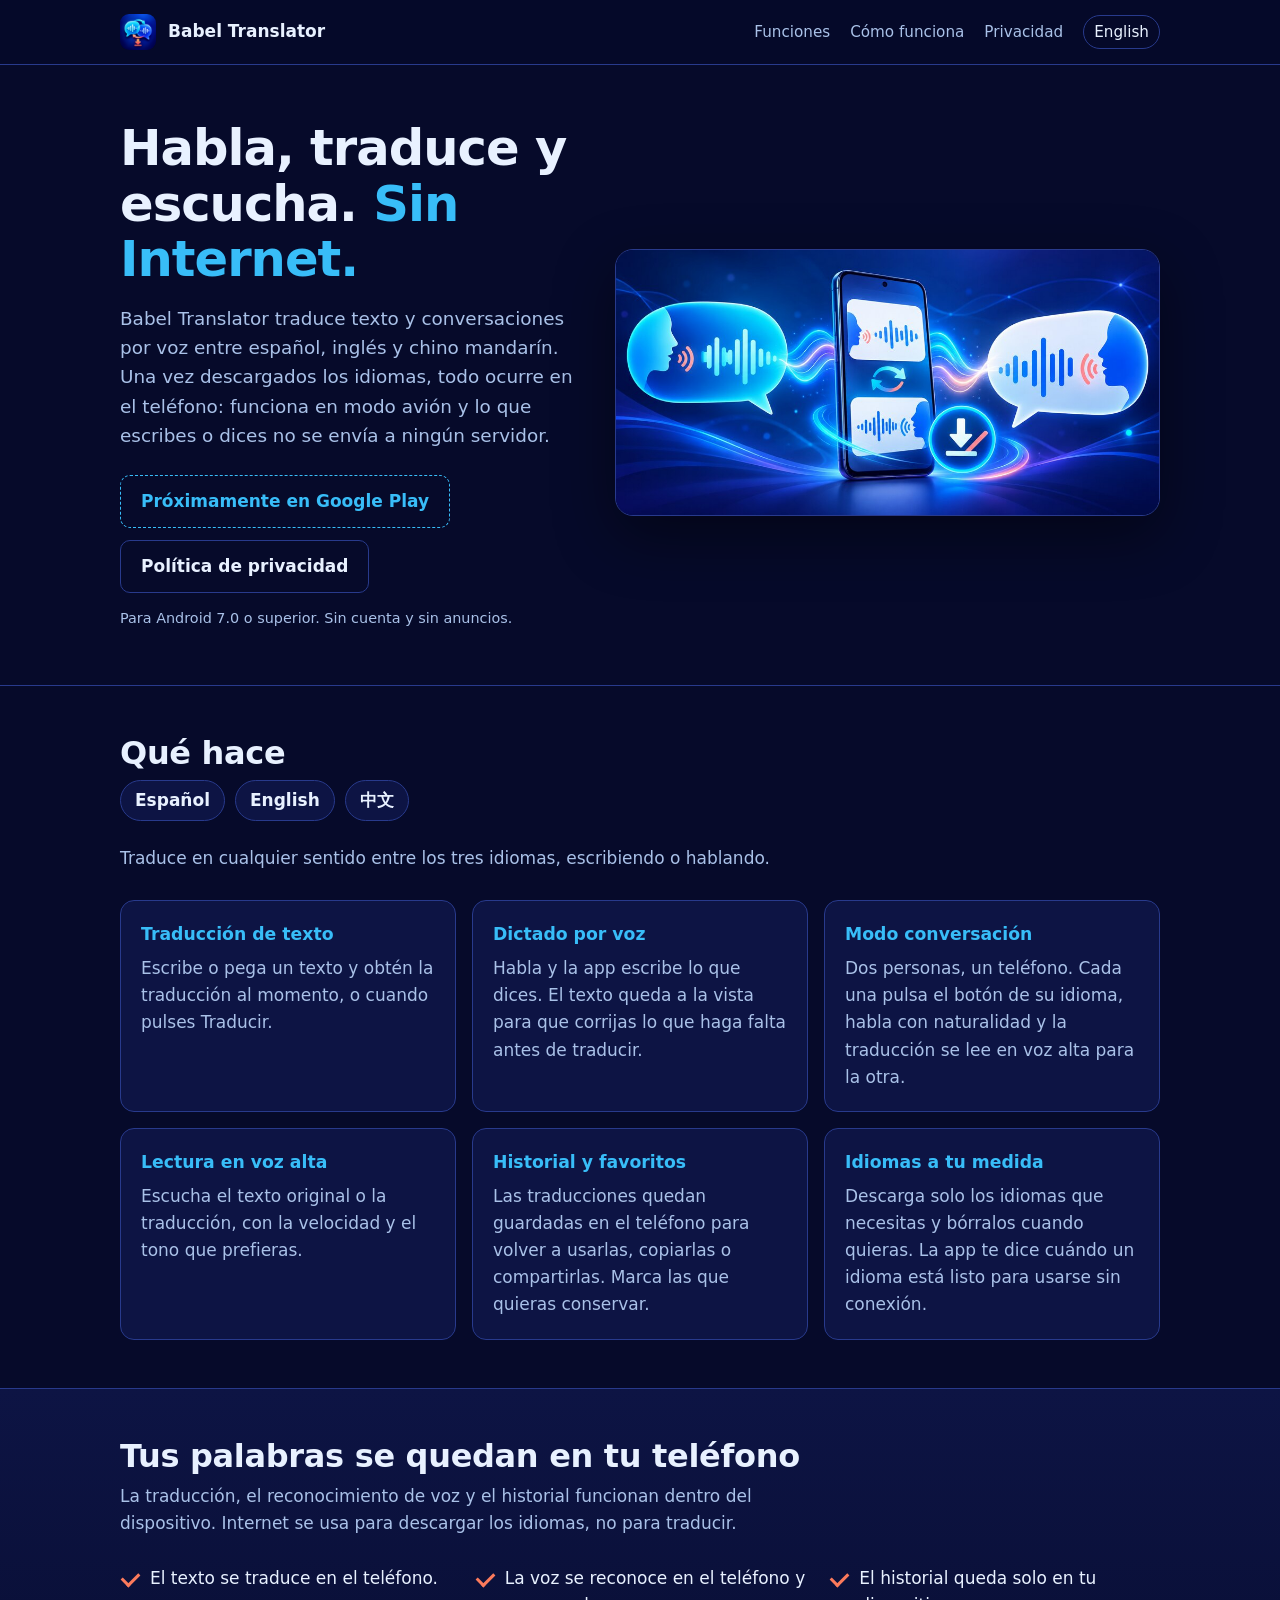
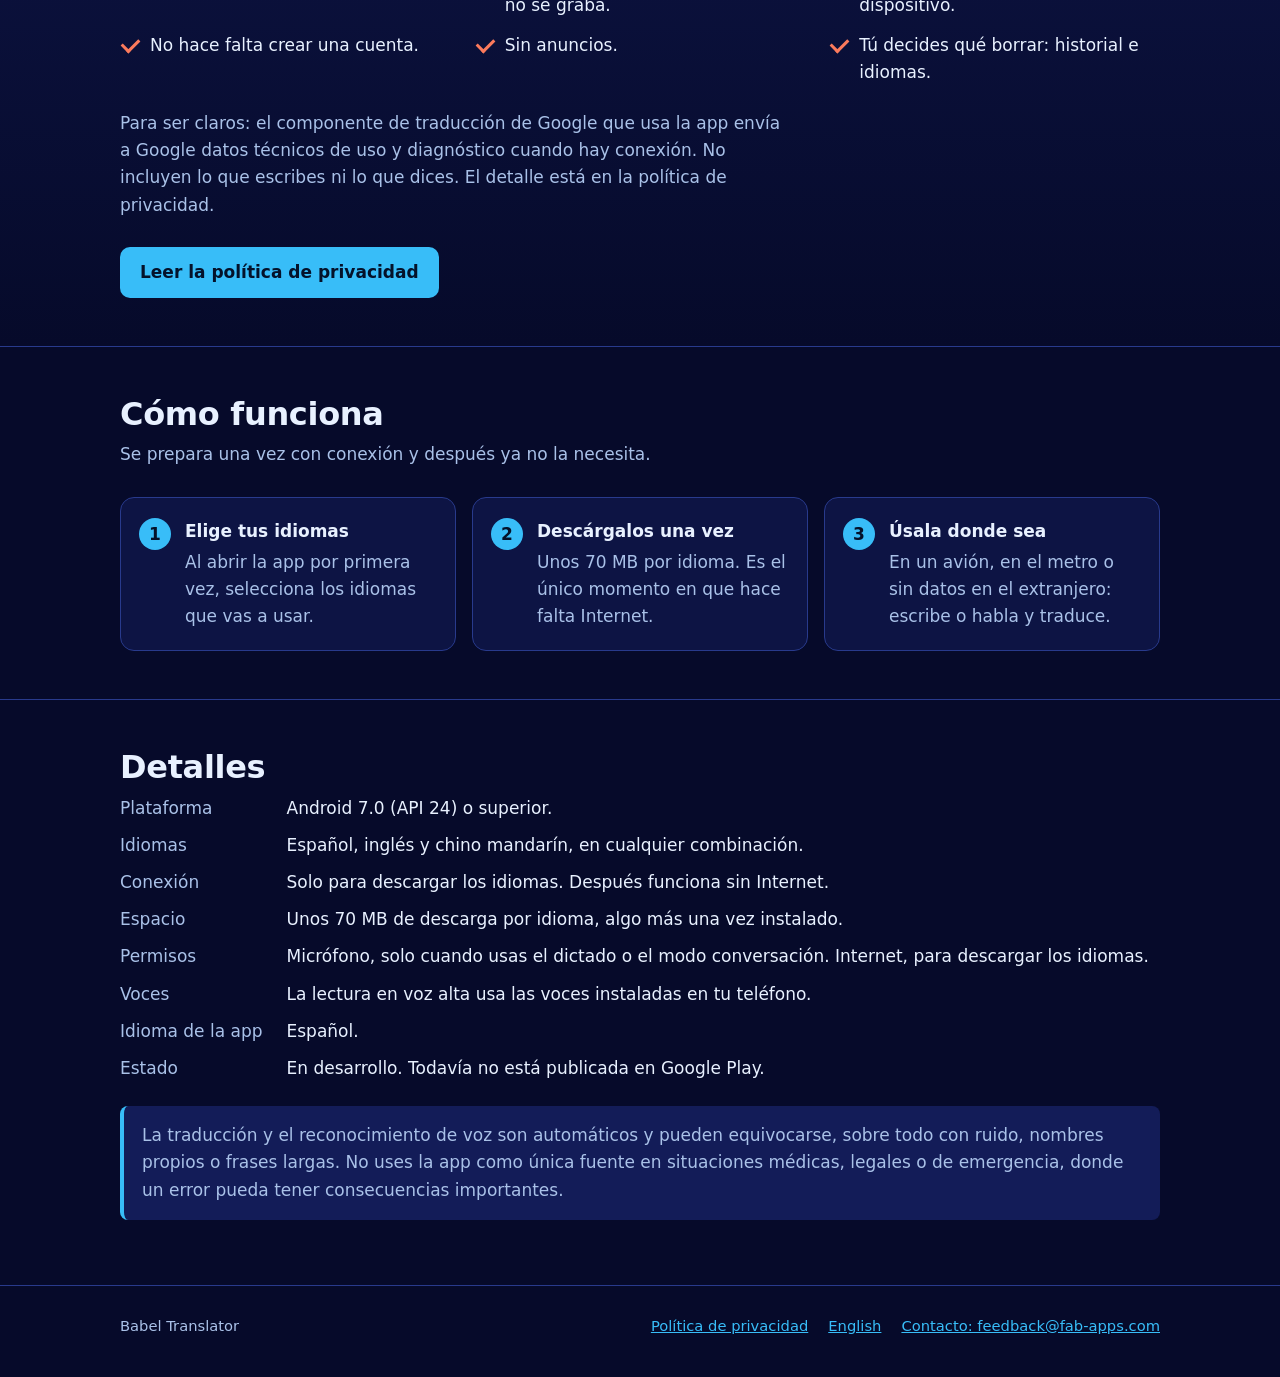
==== index.html @ 362d138a "first commit" ====
<!doctype html>
<html lang="es">
  <head>
    <meta charset="utf-8" />
    <meta name="viewport" content="width=device-width, initial-scale=1" />
    <title>Babel Translator — Traduce por voz y texto sin Internet</title>
    <meta
      name="description"
      content="App Android que traduce texto y conversaciones por voz entre español, inglés y chino mandarín. Después de descargar los idiomas funciona sin Internet: lo que escribes y dices no sale del teléfono."
    />
    <meta name="theme-color" content="#060a2a" />
    <meta property="og:type" content="website" />
    <meta property="og:title" content="Babel Translator" />
    <meta
      property="og:description"
      content="Traduce texto y conversaciones por voz entre español, inglés y chino. En tu teléfono, sin Internet."
    />
    <meta property="og:image" content="assets/hero.jpg" />
    <link rel="icon" type="image/png" href="assets/favicon.png" />
    <link rel="alternate" hreflang="en" href="en/" />
    <link rel="stylesheet" href="assets/styles.css" />
  </head>
  <body>
    <header class="site-header">
      <div class="wrap">
        <a class="brand" href="./">
          <img src="assets/icon-192.png" alt="" width="36" height="36" />
          Babel Translator
        </a>
        <nav class="site-nav" aria-label="Principal">
          <a class="optional" href="#funciones">Funciones</a>
          <a class="optional" href="#como-funciona">Cómo funciona</a>
          <a href="privacidad.html">Privacidad</a>
          <a class="lang" href="en/" lang="en" hreflang="en">English</a>
        </nav>
      </div>
    </header>

    <main>
      <section class="hero">
        <div class="wrap hero-grid">
          <div>
            <h1>Habla, traduce y escucha. <span>Sin Internet.</span></h1>
            <p class="lead">
              Babel Translator traduce texto y conversaciones por voz entre español, inglés y chino mandarín. Una
              vez descargados los idiomas, todo ocurre en el teléfono: funciona en modo avión y lo que escribes o
              dices no se envía a ningún servidor.
            </p>
            <div class="actions">
              <span class="badge-soon">Próximamente en Google Play</span>
              <a class="button button-ghost" href="privacidad.html">Política de privacidad</a>
            </div>
            <p class="fine">Para Android 7.0 o superior. Sin cuenta y sin anuncios.</p>
          </div>
          <img
            class="hero-art"
            src="assets/hero.jpg"
            width="1024"
            height="500"
            alt="Ilustración de un teléfono entre dos personas que hablan: la voz de cada una se convierte en la del otro idioma"
          />
        </div>
      </section>

      <section id="funciones">
        <div class="wrap">
          <h2>Qué hace</h2>
          <ul class="langs" aria-label="Idiomas disponibles">
            <li>Español</li>
            <li lang="en">English</li>
            <li lang="zh">中文</li>
          </ul>
          <p class="section-lead">Traduce en cualquier sentido entre los tres idiomas, escribiendo o hablando.</p>
          <ul class="cards">
            <li class="card">
              <h3>Traducción de texto</h3>
              <p>Escribe o pega un texto y obtén la traducción al momento, o cuando pulses Traducir.</p>
            </li>
            <li class="card">
              <h3>Dictado por voz</h3>
              <p>
                Habla y la app escribe lo que dices. El texto queda a la vista para que corrijas lo que haga falta
                antes de traducir.
              </p>
            </li>
            <li class="card">
              <h3>Modo conversación</h3>
              <p>
                Dos personas, un teléfono. Cada una pulsa el botón de su idioma, habla con naturalidad y la
                traducción se lee en voz alta para la otra.
              </p>
            </li>
            <li class="card">
              <h3>Lectura en voz alta</h3>
              <p>Escucha el texto original o la traducción, con la velocidad y el tono que prefieras.</p>
            </li>
            <li class="card">
              <h3>Historial y favoritos</h3>
              <p>
                Las traducciones quedan guardadas en el teléfono para volver a usarlas, copiarlas o compartirlas.
                Marca las que quieras conservar.
              </p>
            </li>
            <li class="card">
              <h3>Idiomas a tu medida</h3>
              <p>
                Descarga solo los idiomas que necesitas y bórralos cuando quieras. La app te dice cuándo un idioma
                está listo para usarse sin conexión.
              </p>
            </li>
          </ul>
        </div>
      </section>

      <section class="privacy-band" id="privacidad">
        <div class="wrap">
          <h2>Tus palabras se quedan en tu teléfono</h2>
          <p class="section-lead">
            La traducción, el reconocimiento de voz y el historial funcionan dentro del dispositivo. Internet se usa
            para descargar los idiomas, no para traducir.
          </p>
          <ul class="checks">
            <li>El texto se traduce en el teléfono.</li>
            <li>La voz se reconoce en el teléfono y no se graba.</li>
            <li>El historial queda solo en tu dispositivo.</li>
            <li>No hace falta crear una cuenta.</li>
            <li>Sin anuncios.</li>
            <li>Tú decides qué borrar: historial e idiomas.</li>
          </ul>
          <p class="section-lead">
            Para ser claros: el componente de traducción de Google que usa la app envía a Google datos técnicos de
            uso y diagnóstico cuando hay conexión. No incluyen lo que escribes ni lo que dices. El detalle está en la
            política de privacidad.
          </p>
          <a class="button button-primary" href="privacidad.html">Leer la política de privacidad</a>
        </div>
      </section>

      <section id="como-funciona">
        <div class="wrap">
          <h2>Cómo funciona</h2>
          <p class="section-lead">Se prepara una vez con conexión y después ya no la necesita.</p>
          <ol class="steps">
            <li>
              <strong>Elige tus idiomas</strong>
              <span>Al abrir la app por primera vez, selecciona los idiomas que vas a usar.</span>
            </li>
            <li>
              <strong>Descárgalos una vez</strong>
              <span>Unos 70 MB por idioma. Es el único momento en que hace falta Internet.</span>
            </li>
            <li>
              <strong>Úsala donde sea</strong>
              <span>En un avión, en el metro o sin datos en el extranjero: escribe o habla y traduce.</span>
            </li>
          </ol>
        </div>
      </section>

      <section id="detalles">
        <div class="wrap">
          <h2>Detalles</h2>
          <dl class="facts">
            <dt>Plataforma</dt>
            <dd>Android 7.0 (API 24) o superior.</dd>
            <dt>Idiomas</dt>
            <dd>Español, inglés y chino mandarín, en cualquier combinación.</dd>
            <dt>Conexión</dt>
            <dd>Solo para descargar los idiomas. Después funciona sin Internet.</dd>
            <dt>Espacio</dt>
            <dd>Unos 70 MB de descarga por idioma, algo más una vez instalado.</dd>
            <dt>Permisos</dt>
            <dd>Micrófono, solo cuando usas el dictado o el modo conversación. Internet, para descargar los idiomas.</dd>
            <dt>Voces</dt>
            <dd>La lectura en voz alta usa las voces instaladas en tu teléfono.</dd>
            <dt>Idioma de la app</dt>
            <dd>Español.</dd>
            <dt>Estado</dt>
            <dd>En desarrollo. Todavía no está publicada en Google Play.</dd>
          </dl>
          <p class="note">
            La traducción y el reconocimiento de voz son automáticos y pueden equivocarse, sobre todo con ruido,
            nombres propios o frases largas. No uses la app como única fuente en situaciones médicas, legales o de
            emergencia, donde un error pueda tener consecuencias importantes.
          </p>
        </div>
      </section>
    </main>

    <footer class="site-footer">
      <div class="wrap">
        <span>Babel Translator</span>
        <nav aria-label="Pie de página">
          <a href="privacidad.html">Política de privacidad</a>
          <a href="en/" lang="en" hreflang="en">English</a>
          <a href="mailto:feedback@fab-apps.com">Contacto: feedback@fab-apps.com</a>
        </nav>
      </div>
    </footer>
  </body>
</html>
---- assets/styles.css ----
:root {
  --bg: #060a2a;
  --bg-raised: #0d1444;
  --bg-panel: #131c58;
  --border: #283a8c;
  --text: #e8f1ff;
  --text-soft: #a9c1e8;
  --accent: #38bdf8;
  --accent-strong: #7dd3fc;
  --accent-ink: #04122a;
  --teal: #fb7a5c;
  --max: 1080px;
}

* {
  box-sizing: border-box;
}

html {
  scroll-behavior: smooth;
}

body {
  margin: 0;
  background: var(--bg);
  color: var(--text);
  font-family: system-ui, -apple-system, 'Segoe UI', Roboto, 'Helvetica Neue', Arial, sans-serif;
  font-size: 17px;
  line-height: 1.6;
  -webkit-font-smoothing: antialiased;
}

a {
  color: var(--accent);
}

a:hover {
  color: var(--accent-strong);
}

a:focus-visible,
.button:focus-visible {
  outline: 3px solid var(--accent-strong);
  outline-offset: 3px;
  border-radius: 6px;
}

img {
  max-width: 100%;
  height: auto;
}

.wrap {
  width: 100%;
  max-width: var(--max);
  margin: 0 auto;
  padding: 0 20px;
}

/* Cabecera */

.site-header {
  position: sticky;
  top: 0;
  z-index: 10;
  background: rgba(6, 10, 42, 0.92);
  backdrop-filter: blur(8px);
  border-bottom: 1px solid var(--border);
}

.site-header .wrap {
  display: flex;
  align-items: center;
  justify-content: space-between;
  gap: 16px;
  min-height: 64px;
}

.brand {
  display: flex;
  align-items: center;
  gap: 12px;
  color: var(--text);
  font-weight: 700;
  text-decoration: none;
}

.brand img {
  width: 36px;
  height: 36px;
  border-radius: 9px;
}

.site-nav {
  display: flex;
  align-items: center;
  gap: 20px;
  font-size: 0.95rem;
}

.site-nav a {
  color: var(--text-soft);
  text-decoration: none;
}

.site-nav a:hover {
  color: var(--text);
}

.site-nav .lang {
  padding: 4px 10px;
  border: 1px solid var(--border);
  border-radius: 999px;
  color: var(--text);
}

/* Portada */

.hero {
  padding: 56px 0 40px;
}

.hero-grid {
  display: grid;
  grid-template-columns: minmax(0, 5fr) minmax(0, 6fr);
  gap: 40px;
  align-items: center;
}

.hero h1 {
  margin: 0 0 16px;
  font-size: clamp(2rem, 5vw, 3.1rem);
  line-height: 1.12;
  letter-spacing: -0.02em;
}

.hero h1 span {
  color: var(--accent);
}

.lead {
  margin: 0 0 24px;
  font-size: 1.15rem;
  color: var(--text-soft);
}

.hero-art {
  border: 1px solid var(--border);
  border-radius: 18px;
  box-shadow: 0 20px 60px rgba(0, 0, 0, 0.45);
  display: block;
}

.actions {
  display: flex;
  flex-wrap: wrap;
  gap: 12px;
  align-items: center;
}

.button {
  display: inline-block;
  padding: 12px 20px;
  border-radius: 10px;
  font-weight: 700;
  text-decoration: none;
}

.button-primary {
  background: var(--accent);
  color: var(--accent-ink);
}

.button-primary:hover {
  background: var(--accent-strong);
  color: var(--accent-ink);
}

.button-ghost {
  border: 1px solid var(--border);
  color: var(--text);
}

.badge-soon {
  display: inline-block;
  padding: 12px 20px;
  border: 1px dashed var(--accent);
  border-radius: 10px;
  color: var(--accent);
  font-weight: 700;
}

.fine {
  margin-top: 14px;
  font-size: 0.9rem;
  color: var(--text-soft);
}

/* Secciones */

section {
  padding: 48px 0;
}

section + section {
  border-top: 1px solid var(--border);
}

h2 {
  margin: 0 0 8px;
  font-size: clamp(1.5rem, 3.4vw, 2rem);
  line-height: 1.2;
  letter-spacing: -0.01em;
}

.section-lead {
  margin: 0 0 28px;
  max-width: 62ch;
  color: var(--text-soft);
}

.cards {
  display: grid;
  grid-template-columns: repeat(auto-fit, minmax(250px, 1fr));
  gap: 16px;
  margin: 0;
  padding: 0;
  list-style: none;
}

.card {
  padding: 20px;
  background: var(--bg-raised);
  border: 1px solid var(--border);
  border-radius: 14px;
}

.card h3 {
  margin: 0 0 6px;
  font-size: 1.08rem;
  color: var(--accent);
}

.card p {
  margin: 0;
  color: var(--text-soft);
}

.privacy-band {
  background: linear-gradient(180deg, var(--bg-raised), var(--bg));
}

.checks {
  display: grid;
  grid-template-columns: repeat(auto-fit, minmax(250px, 1fr));
  gap: 12px 24px;
  margin: 0 0 24px;
  padding: 0;
  list-style: none;
}

.checks li {
  position: relative;
  padding-left: 30px;
}

.checks li::before {
  content: '';
  position: absolute;
  left: 2px;
  top: 0.38em;
  width: 14px;
  height: 8px;
  border-left: 3px solid var(--teal);
  border-bottom: 3px solid var(--teal);
  transform: rotate(-45deg);
}

.steps {
  display: grid;
  grid-template-columns: repeat(auto-fit, minmax(230px, 1fr));
  gap: 16px;
  margin: 0;
  padding: 0;
  list-style: none;
  counter-reset: step;
}

.steps li {
  position: relative;
  padding: 20px 20px 20px 64px;
  background: var(--bg-raised);
  border: 1px solid var(--border);
  border-radius: 14px;
  counter-increment: step;
}

.steps li::before {
  content: counter(step);
  position: absolute;
  left: 18px;
  top: 20px;
  width: 32px;
  height: 32px;
  border-radius: 50%;
  background: var(--accent);
  color: var(--accent-ink);
  font-weight: 800;
  text-align: center;
  line-height: 32px;
}

.steps strong {
  display: block;
  margin-bottom: 4px;
}

.steps span {
  color: var(--text-soft);
}

.facts {
  display: grid;
  grid-template-columns: max-content 1fr;
  gap: 10px 24px;
  margin: 0;
}

.facts dt {
  color: var(--text-soft);
}

.facts dd {
  margin: 0;
}

.note {
  margin-top: 24px;
  padding: 16px 18px;
  background: var(--bg-panel);
  border-left: 4px solid var(--accent);
  border-radius: 8px;
  color: var(--text-soft);
}

/* Documento legal */

.doc {
  padding: 40px 0 56px;
}

.doc .wrap {
  max-width: 780px;
}

.doc h1 {
  margin: 0 0 6px;
  font-size: clamp(1.8rem, 4.5vw, 2.4rem);
  line-height: 1.15;
}

.doc .meta {
  margin: 0 0 28px;
  color: var(--text-soft);
}

.doc h2 {
  margin: 36px 0 10px;
  font-size: 1.3rem;
}

.doc p,
.doc li {
  color: #d4e1f7;
}

.doc ul {
  padding-left: 22px;
}

.doc li {
  margin-bottom: 6px;
}

.summary {
  padding: 18px 20px;
  background: var(--bg-raised);
  border: 1px solid var(--border);
  border-radius: 14px;
}

.summary p {
  margin: 0 0 8px;
}

.summary ul {
  margin: 0;
}

table {
  width: 100%;
  border-collapse: collapse;
  margin: 12px 0;
  font-size: 0.95rem;
}

th,
td {
  padding: 10px 12px;
  border: 1px solid var(--border);
  text-align: left;
  vertical-align: top;
}

th {
  background: var(--bg-raised);
  color: var(--text-soft);
  font-weight: 600;
}

.table-scroll {
  overflow-x: auto;
}

/* Pie */

.site-footer {
  padding: 28px 0 40px;
  border-top: 1px solid var(--border);
  color: var(--text-soft);
  font-size: 0.92rem;
}

.site-footer .wrap {
  display: flex;
  flex-wrap: wrap;
  gap: 8px 24px;
  justify-content: space-between;
}

.site-footer nav {
  display: flex;
  flex-wrap: wrap;
  gap: 8px 20px;
}

@media (max-width: 820px) {
  .hero {
    padding-top: 32px;
  }

  .hero-grid {
    grid-template-columns: 1fr;
    gap: 28px;
  }

  .site-nav .optional {
    display: none;
  }

  .facts {
    grid-template-columns: 1fr;
    gap: 2px;
  }

  .facts dd {
    margin-bottom: 12px;
  }
}

@media (prefers-reduced-motion: reduce) {
  html {
    scroll-behavior: auto;
  }
}

.langs {
  display: flex;
  flex-wrap: wrap;
  gap: 10px;
  margin: 0 0 24px;
  padding: 0;
  list-style: none;
}

.langs li {
  padding: 6px 14px;
  background: var(--bg-raised);
  border: 1px solid var(--border);
  border-radius: 999px;
  font-weight: 600;
}

code {
  font-size: 0.92em;
  overflow-wrap: anywhere;
}

.doc h3 {
  margin: 24px 0 6px;
  font-size: 1.08rem;
  color: var(--accent);
}

.brand {
  white-space: nowrap;
}
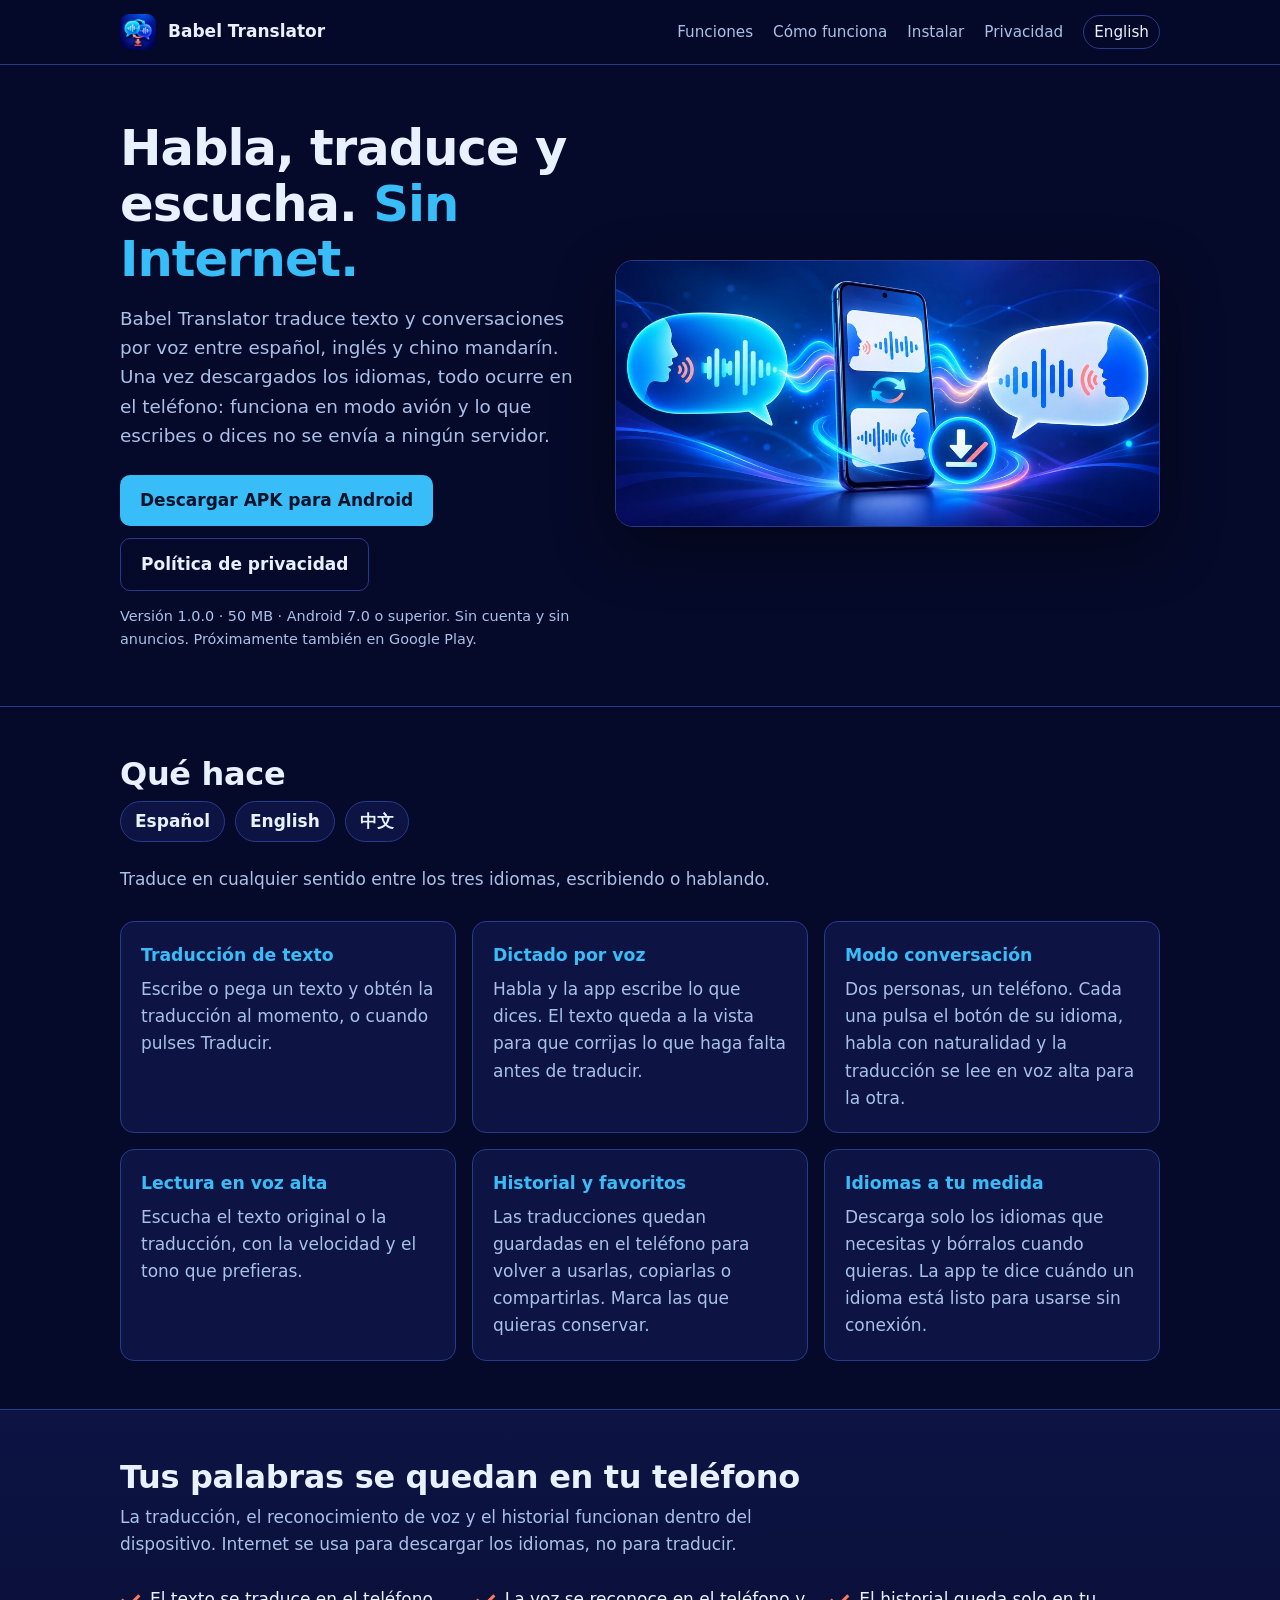
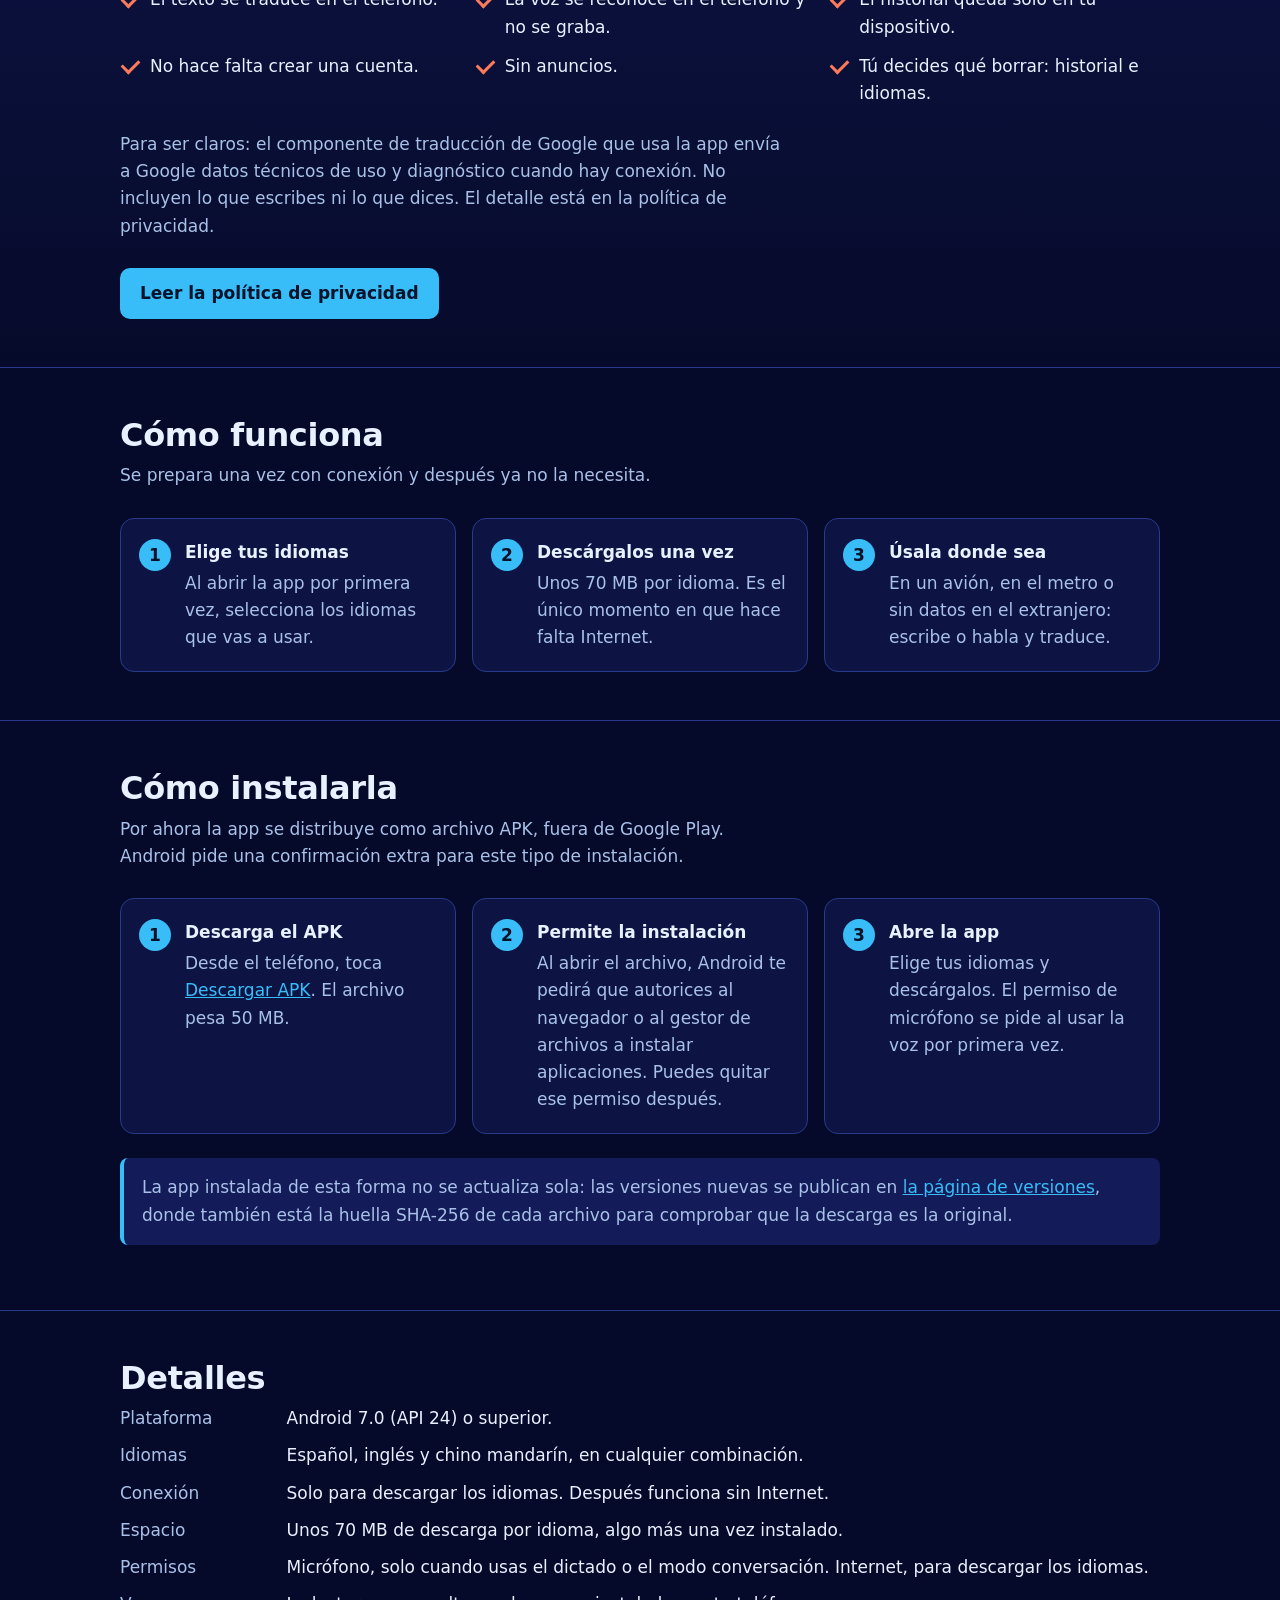
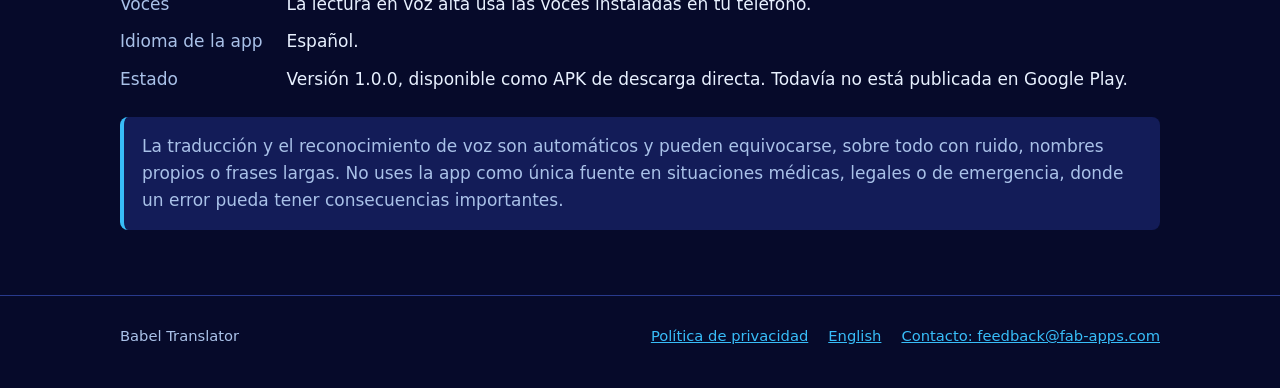
==== commit 7ec53b87: "udate" ====
--- a/index.html
+++ b/index.html
@@ -30,6 +30,7 @@
         <nav class="site-nav" aria-label="Principal">
           <a class="optional" href="#funciones">Funciones</a>
           <a class="optional" href="#como-funciona">Cómo funciona</a>
+          <a class="optional" href="#instalar">Instalar</a>
           <a href="privacidad.html">Privacidad</a>
           <a class="lang" href="en/" lang="en" hreflang="en">English</a>
         </nav>
@@ -47,10 +48,13 @@
               dices no se envía a ningún servidor.
             </p>
             <div class="actions">
-              <span class="badge-soon">Próximamente en Google Play</span>
+              <a class="button button-primary" href="https://github.com/franbenaglia/babelTranslatorLanding/releases/latest/download/babel-translator.apk">Descargar APK para Android</a>
               <a class="button button-ghost" href="privacidad.html">Política de privacidad</a>
             </div>
-            <p class="fine">Para Android 7.0 o superior. Sin cuenta y sin anuncios.</p>
+            <p class="fine">
+              Versión 1.0.0 · 50 MB · Android 7.0 o superior. Sin cuenta y sin anuncios. Próximamente también en
+              Google Play.
+            </p>
           </div>
           <img
             class="hero-art"
@@ -154,6 +158,38 @@
               <span>En un avión, en el metro o sin datos en el extranjero: escribe o habla y traduce.</span>
             </li>
           </ol>
+        </div>
+      </section>
+
+      <section id="instalar">
+        <div class="wrap">
+          <h2>Cómo instalarla</h2>
+          <p class="section-lead">
+            Por ahora la app se distribuye como archivo APK, fuera de Google Play. Android pide una confirmación
+            extra para este tipo de instalación.
+          </p>
+          <ol class="steps">
+            <li>
+              <strong>Descarga el APK</strong>
+              <span>Desde el teléfono, toca <a href="https://github.com/franbenaglia/babelTranslatorLanding/releases/latest/download/babel-translator.apk">Descargar APK</a>. El archivo pesa 50 MB.</span>
+            </li>
+            <li>
+              <strong>Permite la instalación</strong>
+              <span>
+                Al abrir el archivo, Android te pedirá que autorices al navegador o al gestor de archivos a
+                instalar aplicaciones. Puedes quitar ese permiso después.
+              </span>
+            </li>
+            <li>
+              <strong>Abre la app</strong>
+              <span>Elige tus idiomas y descárgalos. El permiso de micrófono se pide al usar la voz por primera vez.</span>
+            </li>
+          </ol>
+          <p class="note">
+            La app instalada de esta forma no se actualiza sola: las versiones nuevas se publican en
+            <a href="https://github.com/franbenaglia/babelTranslatorLanding/releases">la página de versiones</a>, donde también está la huella SHA-256 de cada archivo para
+            comprobar que la descarga es la original.
+          </p>
         </div>
       </section>
 
@@ -176,7 +212,7 @@
             <dt>Idioma de la app</dt>
             <dd>Español.</dd>
             <dt>Estado</dt>
-            <dd>En desarrollo. Todavía no está publicada en Google Play.</dd>
+            <dd>Versión 1.0.0, disponible como APK de descarga directa. Todavía no está publicada en Google Play.</dd>
           </dl>
           <p class="note">
             La traducción y el reconocimiento de voz son automáticos y pueden equivocarse, sobre todo con ruido,
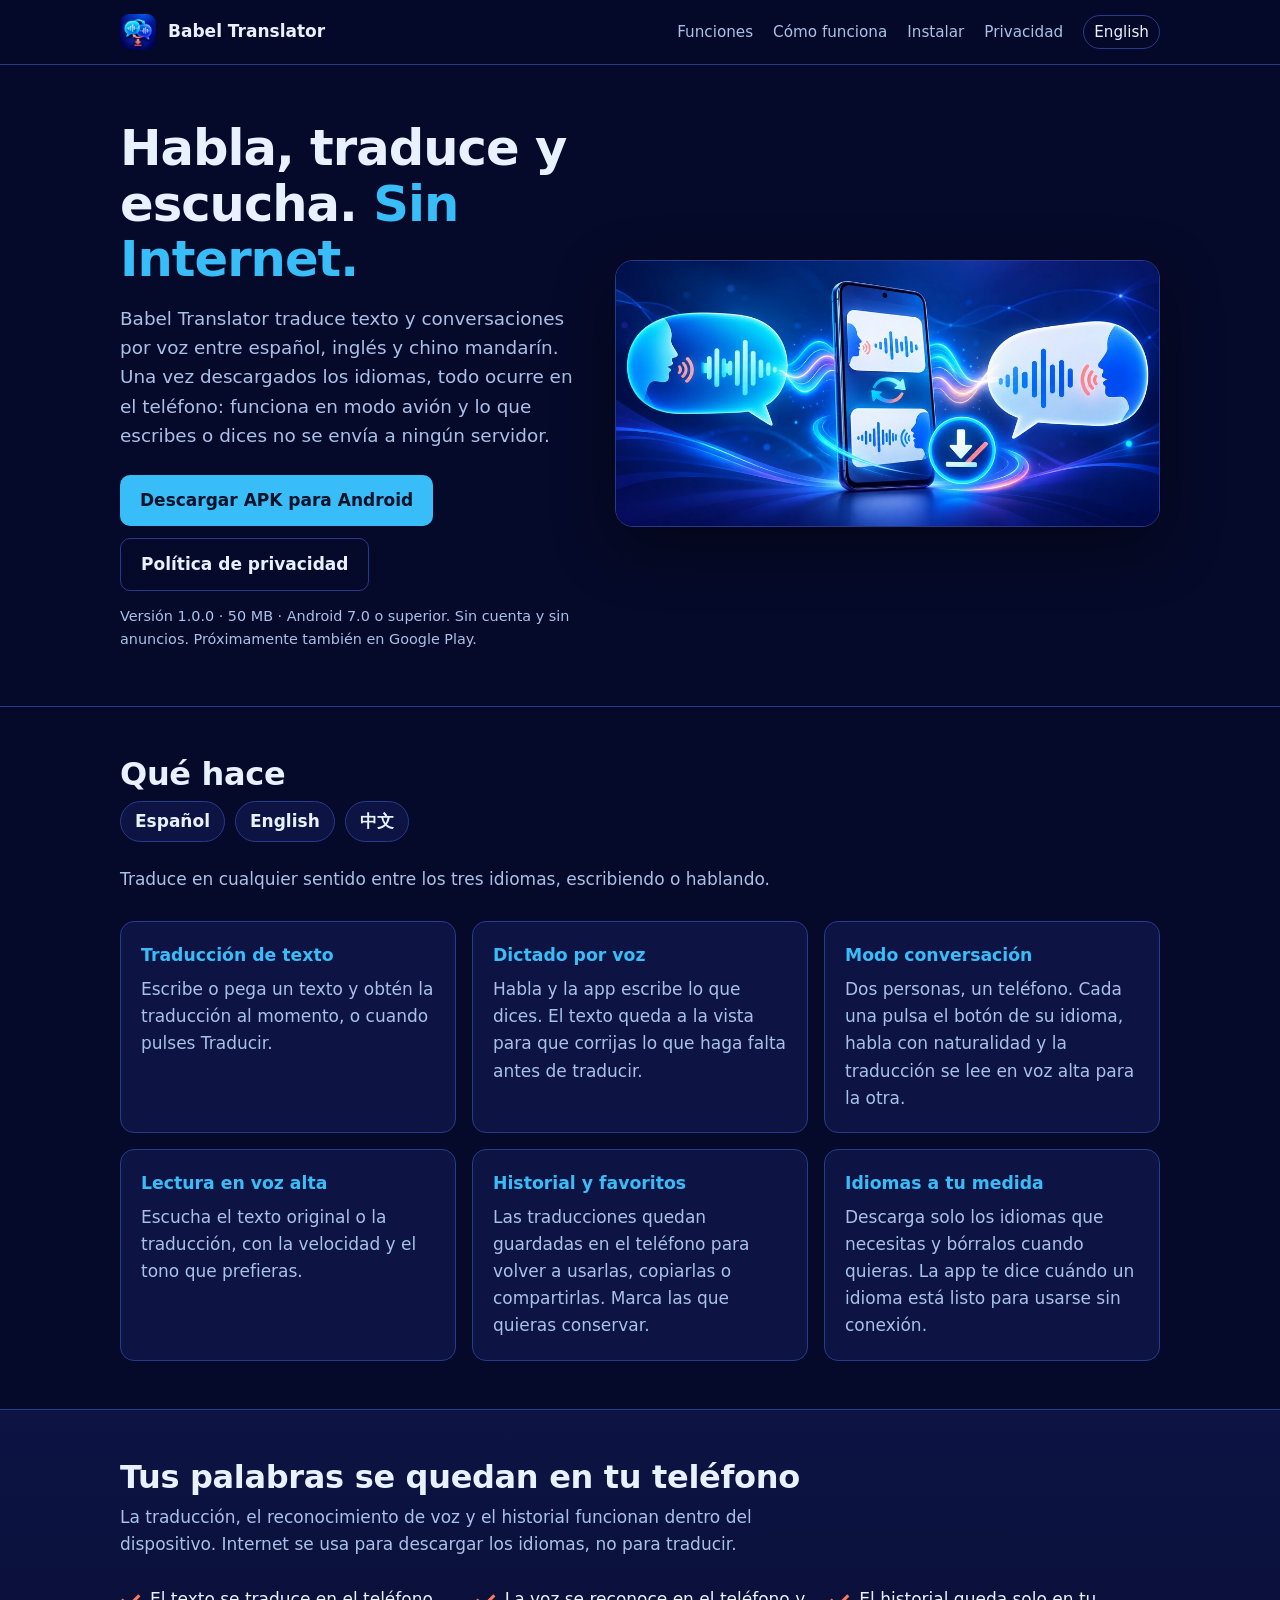
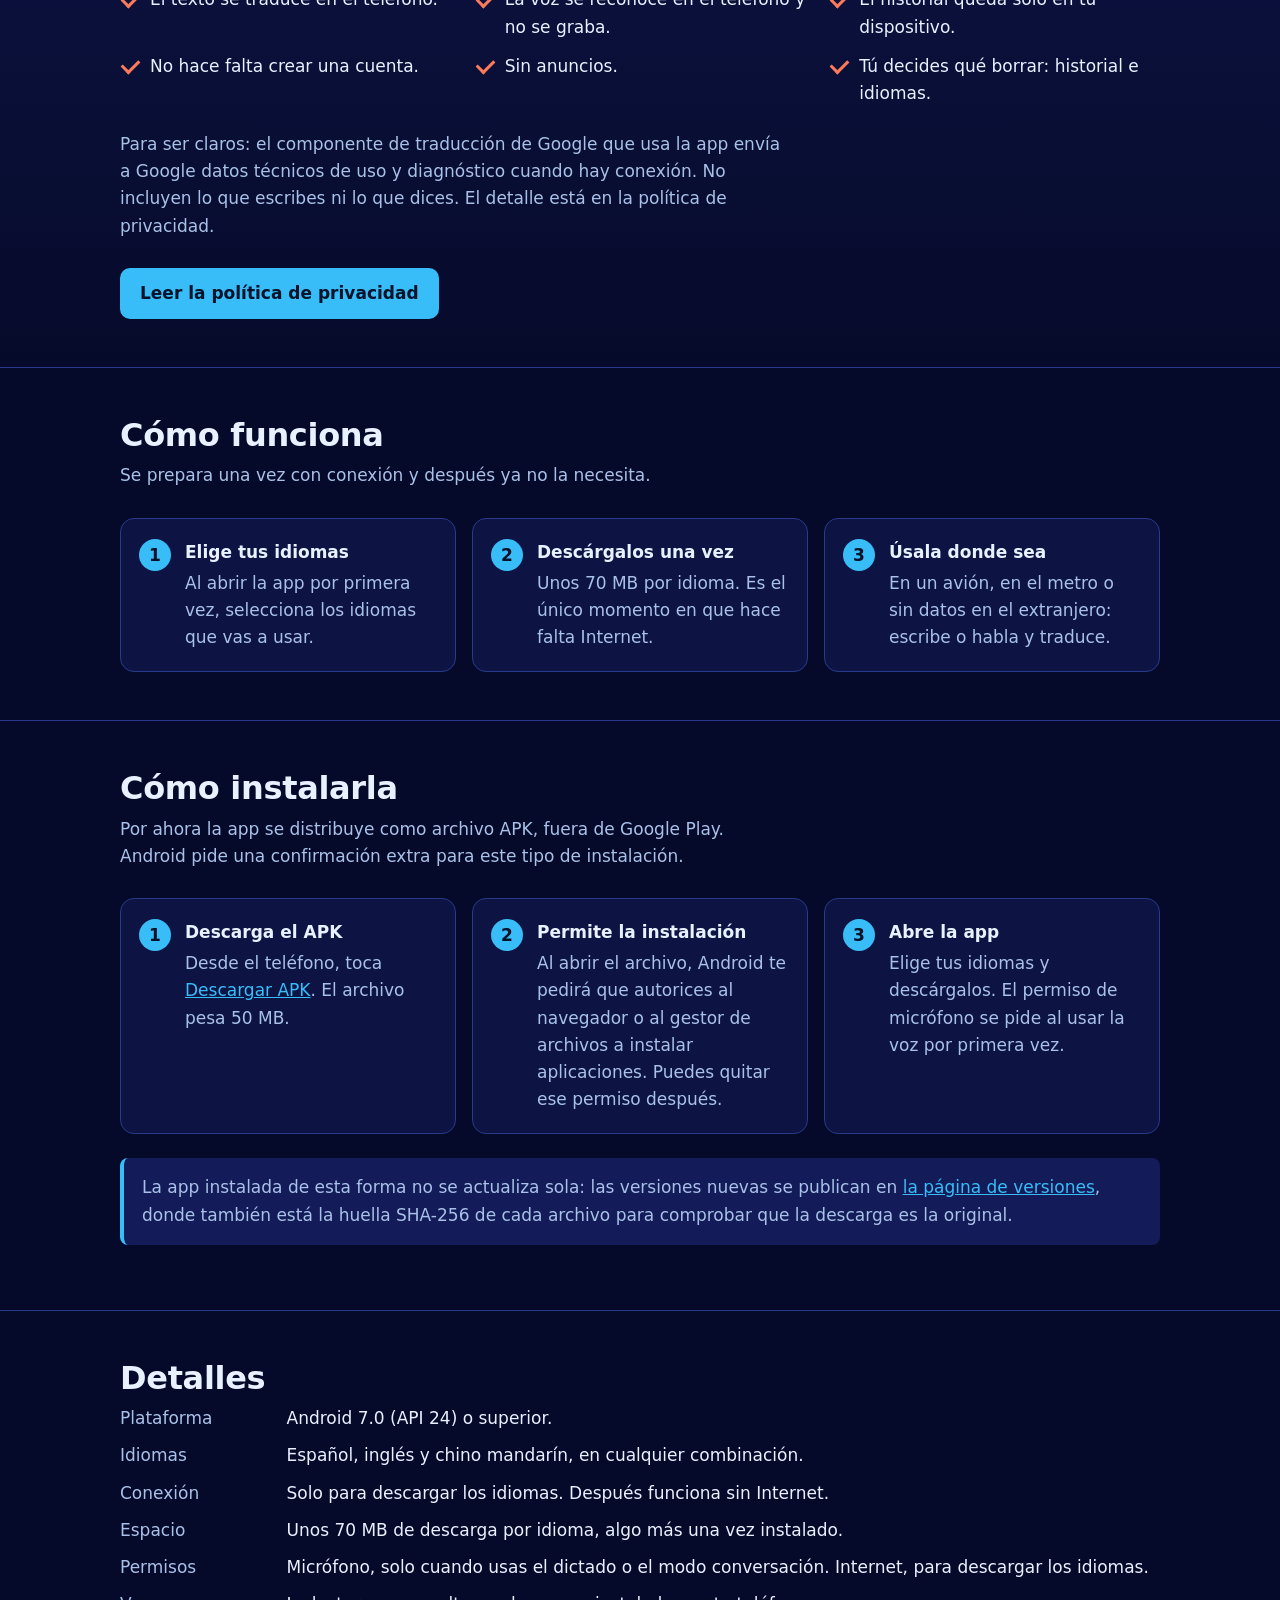
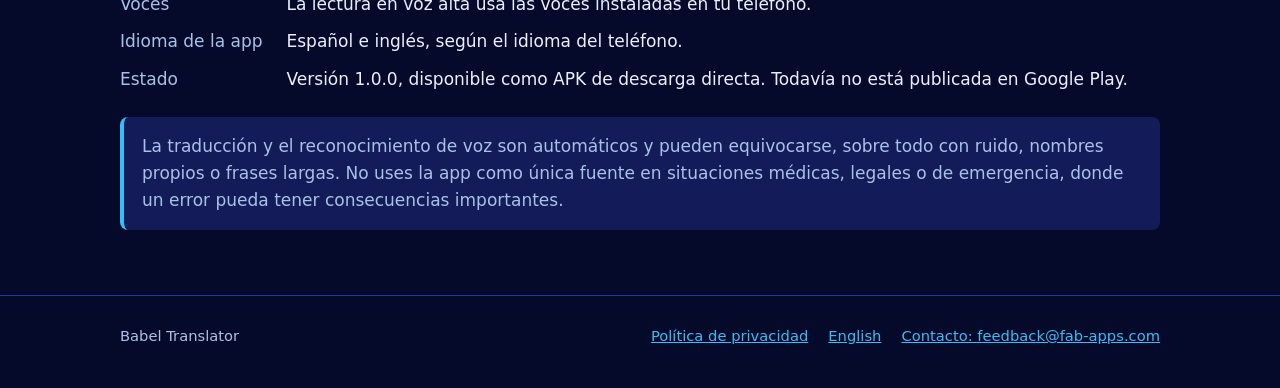
==== commit cd69f286: "english as default language" ====
--- a/index.html
+++ b/index.html
@@ -210,7 +210,7 @@
             <dt>Voces</dt>
             <dd>La lectura en voz alta usa las voces instaladas en tu teléfono.</dd>
             <dt>Idioma de la app</dt>
-            <dd>Español.</dd>
+            <dd>Español e inglés, según el idioma del teléfono.</dd>
             <dt>Estado</dt>
             <dd>Versión 1.0.0, disponible como APK de descarga directa. Todavía no está publicada en Google Play.</dd>
           </dl>
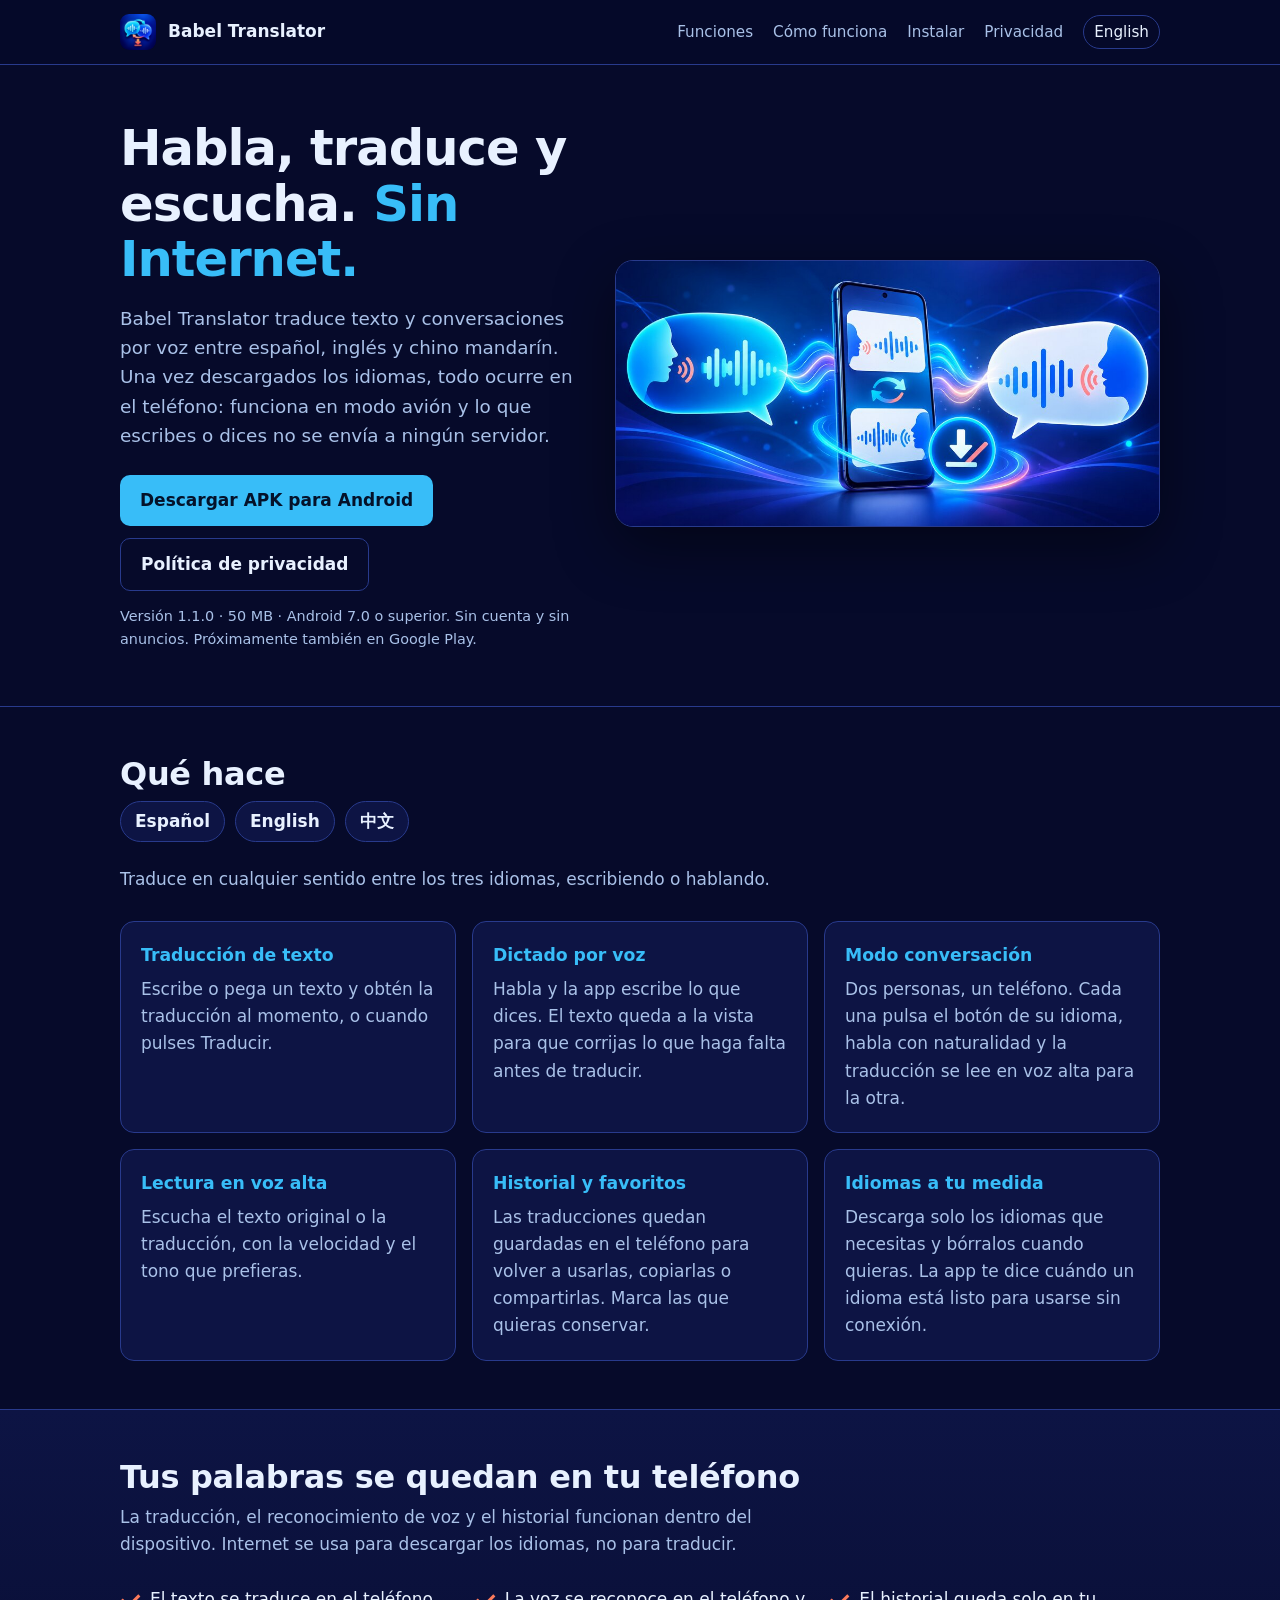
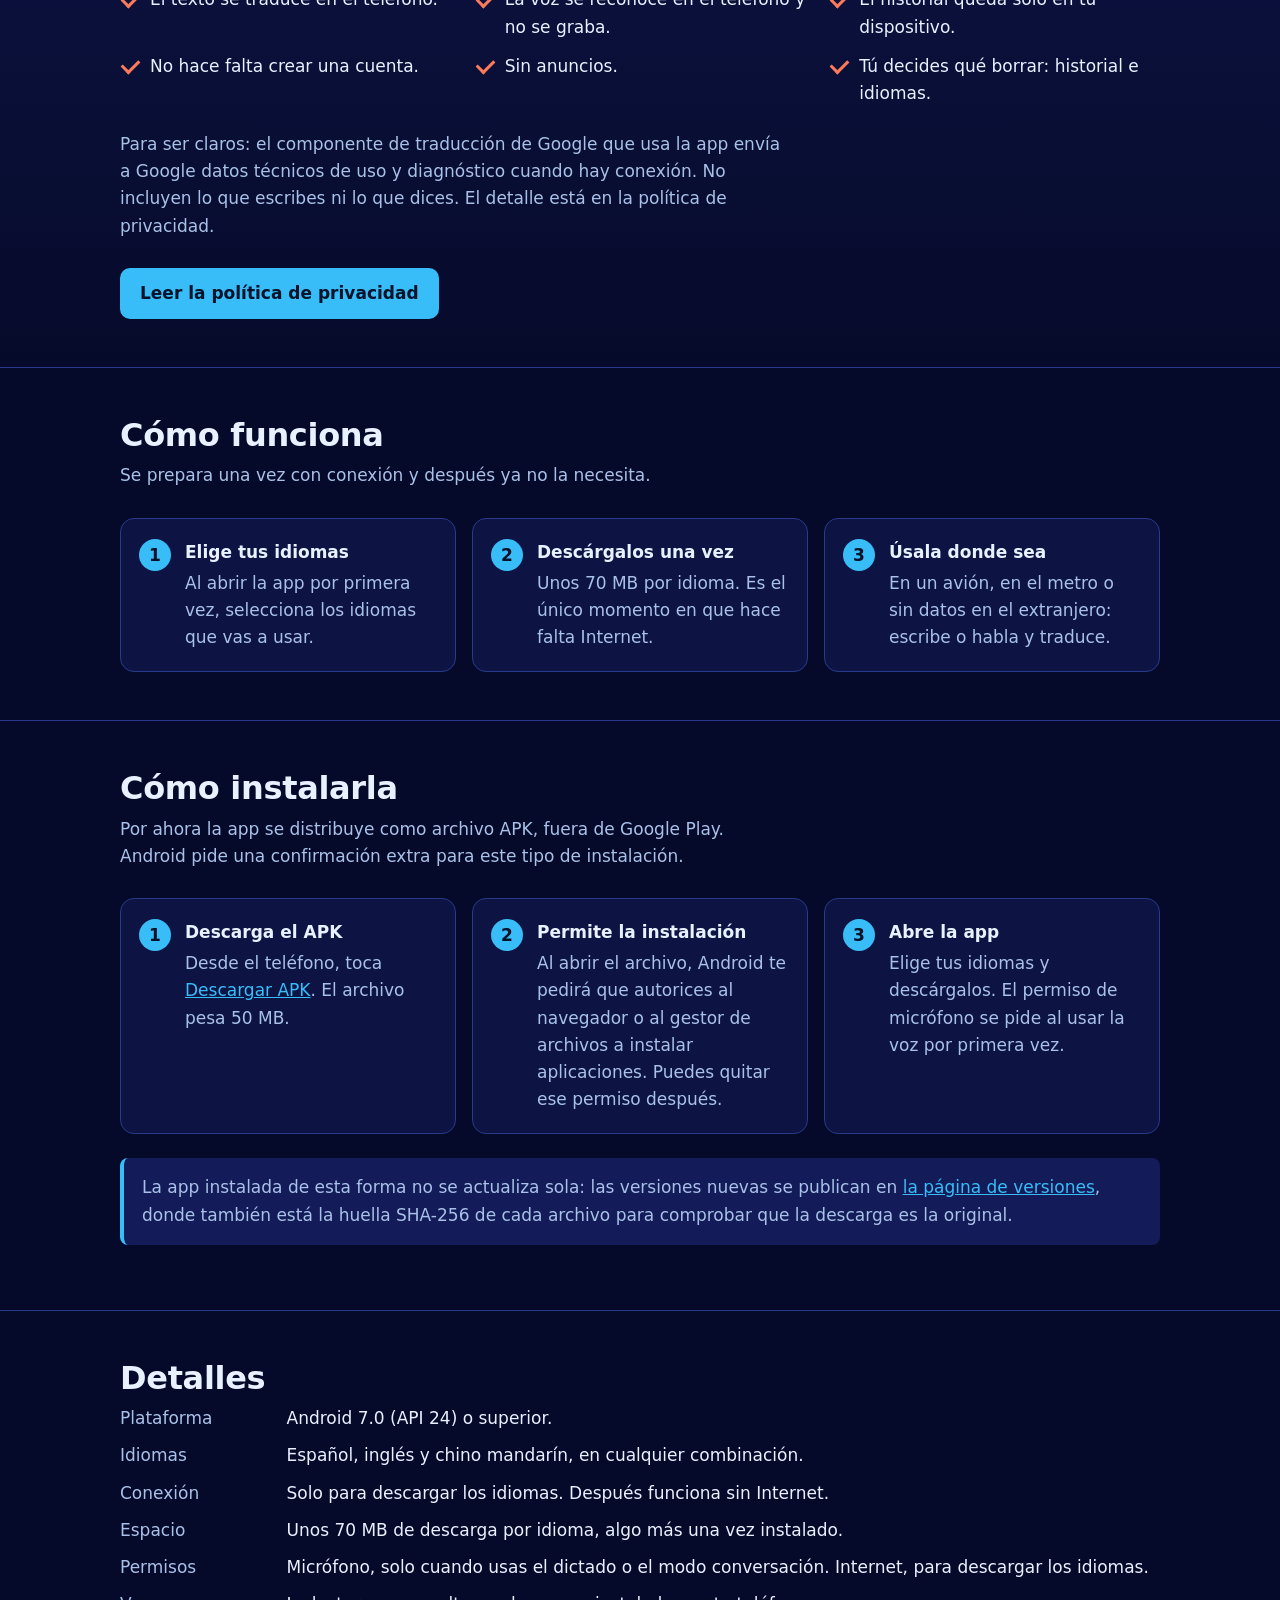
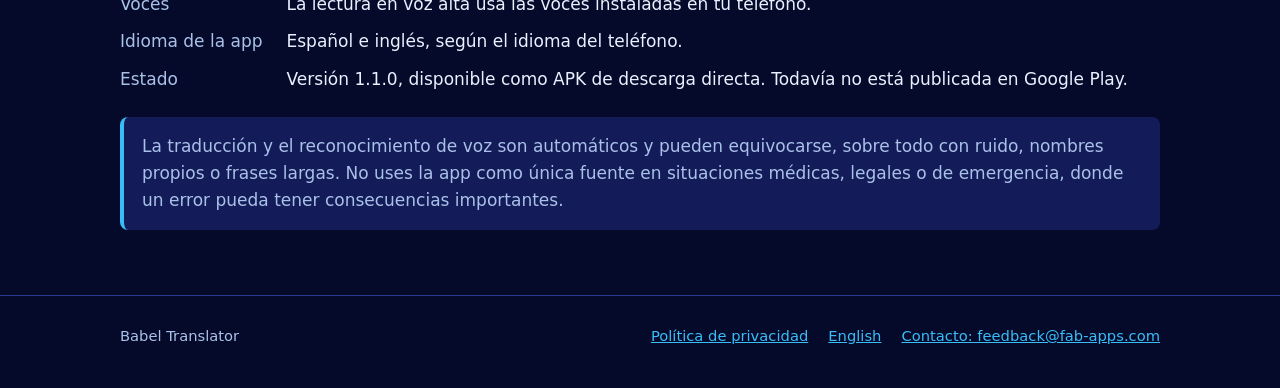
==== commit 6825d7c8: "Página demo y versión 1.1.0" ====
--- a/index.html
+++ b/index.html
@@ -52,7 +52,7 @@
               <a class="button button-ghost" href="privacidad.html">Política de privacidad</a>
             </div>
             <p class="fine">
-              Versión 1.0.0 · 50 MB · Android 7.0 o superior. Sin cuenta y sin anuncios. Próximamente también en
+              Versión 1.1.0 · 50 MB · Android 7.0 o superior. Sin cuenta y sin anuncios. Próximamente también en
               Google Play.
             </p>
           </div>
@@ -212,7 +212,7 @@
             <dt>Idioma de la app</dt>
             <dd>Español e inglés, según el idioma del teléfono.</dd>
             <dt>Estado</dt>
-            <dd>Versión 1.0.0, disponible como APK de descarga directa. Todavía no está publicada en Google Play.</dd>
+            <dd>Versión 1.1.0, disponible como APK de descarga directa. Todavía no está publicada en Google Play.</dd>
           </dl>
           <p class="note">
             La traducción y el reconocimiento de voz son automáticos y pueden equivocarse, sobre todo con ruido,
